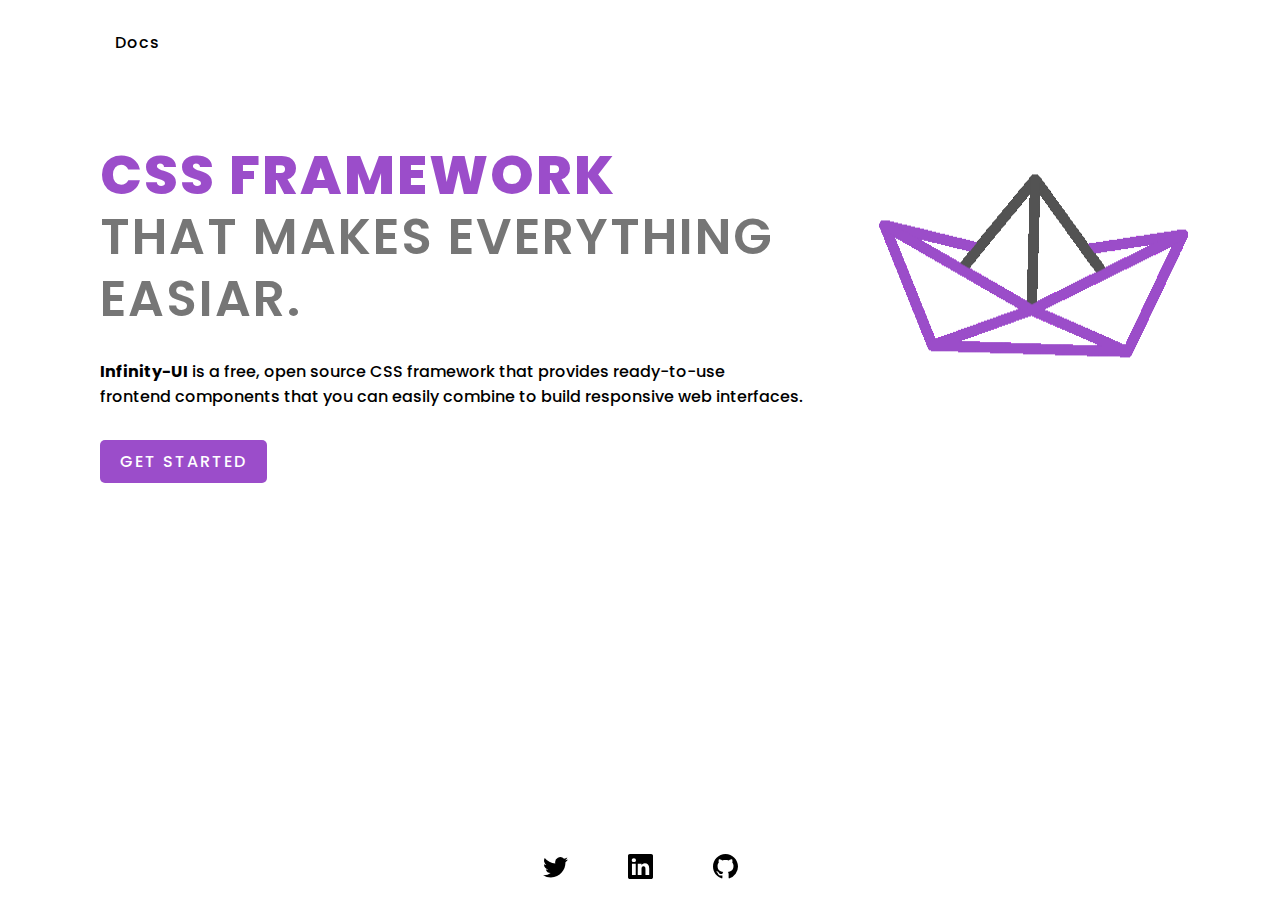
==== index.html @ c94f3e6c "complete CSS Library" ====
<!DOCTYPE html>
<html lang="en" dir="ltr">
  <head>
    <meta charset="utf-8">
    <meta name="viewport" content="width=device-width, initial-scale=1.0">
    <title>PaperBoat_UI</title>
    <link rel="stylesheet" href="landingpage.css ">
    <link rel="stylesheet" href="https://cdnjs.cloudflare.com/ajax/libs/font-awesome/5.14.0/css/all.min.css">
    <link rel="icon" href="img/paper-boat .png">
  </head>
  <body>

    <section>
      <header>
        <!-- <h2 class="logo-container"> <img class="infi" src="/img/animated.gif" alt=""> Infininity-UI</h2> -->
        <div class="navigation">
          <a href="#">Docs</a>
        </div>
      </header>
      <div class="content">
        <div class="info">
          <h2>Css framework <br><span> that
            makes everything easiar.</span></h2>
          <p><b>Infinity-UI</b> is a free, open source CSS framework that provides ready-to-use <br> frontend components that you can easily combine to build responsive web interfaces.</p>
          <a href="/componants.html" class="info-btn">Get Started</a>
        </div>
        <img src="/img/paper-boat.gif" alt="" srcset="">
      </div>
      <div class="media-icons">
        <a href="#"><img class="icon" src="/img/twitter.svg" alt=""></a>
        <a href="#"><img class="icon" src="/img/linkedin.svg" alt=""></a>
        <a href="#"><img class="icon" src="/img/github.svg" alt=""></a>
      </div>
    </section>
  </body>
</html>
---- landingpage.css ----
@import url('https://fonts.googleapis.com/css2?family=Poppins:wght@300;400;500;600;700;800;900&display=swap');
:root {
  --main-color: rgb(155, 77, 202);
  --primary-color: #226A80;
  --white: #ffffff;
  --gray-color: rgb(118, 118, 118);
}
.infi{
  height: 60px;
}
*{
  margin: 0;
  padding: 0;
  box-sizing: border-box;
  font-family: "Poppins", sans-serif;
}

.animated-gif{
  height: 80px;
  width: 80px;
}

.content{
  display: flex;
  flex-direction: row;
}
.content img{
  margin-right: -30rem;
  margin-top: -5rem;
}
section{
  position: relative;
  width: 100%;
  min-height: 100vh;
  display: flex;
  flex-direction: column;
  justify-content: flex-start;
  background-position: right;
}

header{
  position: relative;
  top: 0;
  width: 100%;
  padding: 30px 100px;
  display: flex;
  justify-content: space-between;
  align-items: center;
} 

header .logo{
  position: relative;
  color: #000;
  font-size: 30px;
  text-decoration: none;
  text-transform: uppercase;
  font-weight: 800;
  letter-spacing: 1px;
}

header .navigation a{
  color: #000;
  text-decoration: none;
  font-weight: 500;
  letter-spacing: 1px;
  padding: 2px 15px;
  border-radius: 20px;
  transition: 0.3s;
  transition-property: background;
}

header .navigation a:not(:last-child){
  margin-right: 30px;
}

header .navigation a:hover{
  background: var(--gray-color);
  color: white;
}

.content{
  max-width: 650px;
  margin: 60px 100px;
}

.content .info h2{
  color: var(--main-color);
  font-size: 55px;
  text-transform: uppercase;
  font-weight: 800;
  letter-spacing: 2px;
  line-height: 60px;
  margin-bottom: 30px;
}

.content .info h2 span{
  color: var(--gray-color);
  font-size: 50px;
  font-weight: 600;
}

.content .info p{
  font-size: 16px;
  font-weight: 500;
  margin-bottom: 40px;
}

.content .info-btn{
  color: #fff;
  background: var(--main-color);
  text-decoration: none;
  text-transform: uppercase;
  font-weight: 500;
  letter-spacing: 2px;
  padding: 10px 20px;
  border-radius: 5px;
  transition: 0.3s;
  transition-property: background;
}

.content .info-btn:hover{
  background: rgb(123, 30, 180);
}

.icon{
  height: 25px;
}

.media-icons{
  display: flex;
  justify-content: center;
  align-items: center;
  margin: auto;
  margin-bottom: 10px;
}

.media-icons a{
  position: relative;
  color: #111;
  font-size: 25px;
  transition: 0.3s;
  transition-property: transform;
}

.media-icons a:not(:last-child){
  margin-right: 60px;
}

.media-icons a:hover{
  transform: scale(1.5);
}

label{
  display: none;
}

#check{
  z-index: 3;
  display: none;
}

/* Responsive codes*/

@media (max-width: 960px){
  header .navigation{
    display: none;
  }

  label{
    display: block;
    font-size: 25px;
    cursor: pointer;
    transition: 0.3s;
    transition-property: color;
  }

  label:hover{
    color: #fff;
  }

  label .close-btn{
    display: none;
  }

  #check:checked ~ header .navigation{
    z-index: 2;
    position: fixed;
    background: rgba(114, 223, 255, 0.9);
    top: 0;
    bottom: 0;
    left: 0;
    right: 0;
    display: flex;
    flex-direction: column;
    justify-content: center;
    align-items: center;
  }

  #check:checked ~ header .navigation a{
    font-weight: 700;
    margin-right: 0;
    margin-bottom: 50px;
    letter-spacing: 2px;
  }

  #check:checked ~ header label .menu-btn{
    display: none;
  }

  #check:checked ~ header label .close-btn{
    z-index: 2;
    display: block;
    position: fixed;
  }

  label .menu-btn{
    position: absolute;
  }

  header .logo{
    position: absolute;
    bottom: -6px;
  }

  .content .info h2{
    font-size: 45px;
    line-height: 50px;
  }

  .content .info h2 span{
    font-size: 40px;
    font-weight: 600;
  }

  .content .info p{
    font-size: 14px;
  }
}

@media (max-width: 560px){
  .content .info h2{
    font-size: 35px;
    line-height: 40px;
  }

  .content .info h2 span{
    font-size: 30px;
    font-weight: 600;
  }

  .content .info p{
    font-size: 14px;
  }
}
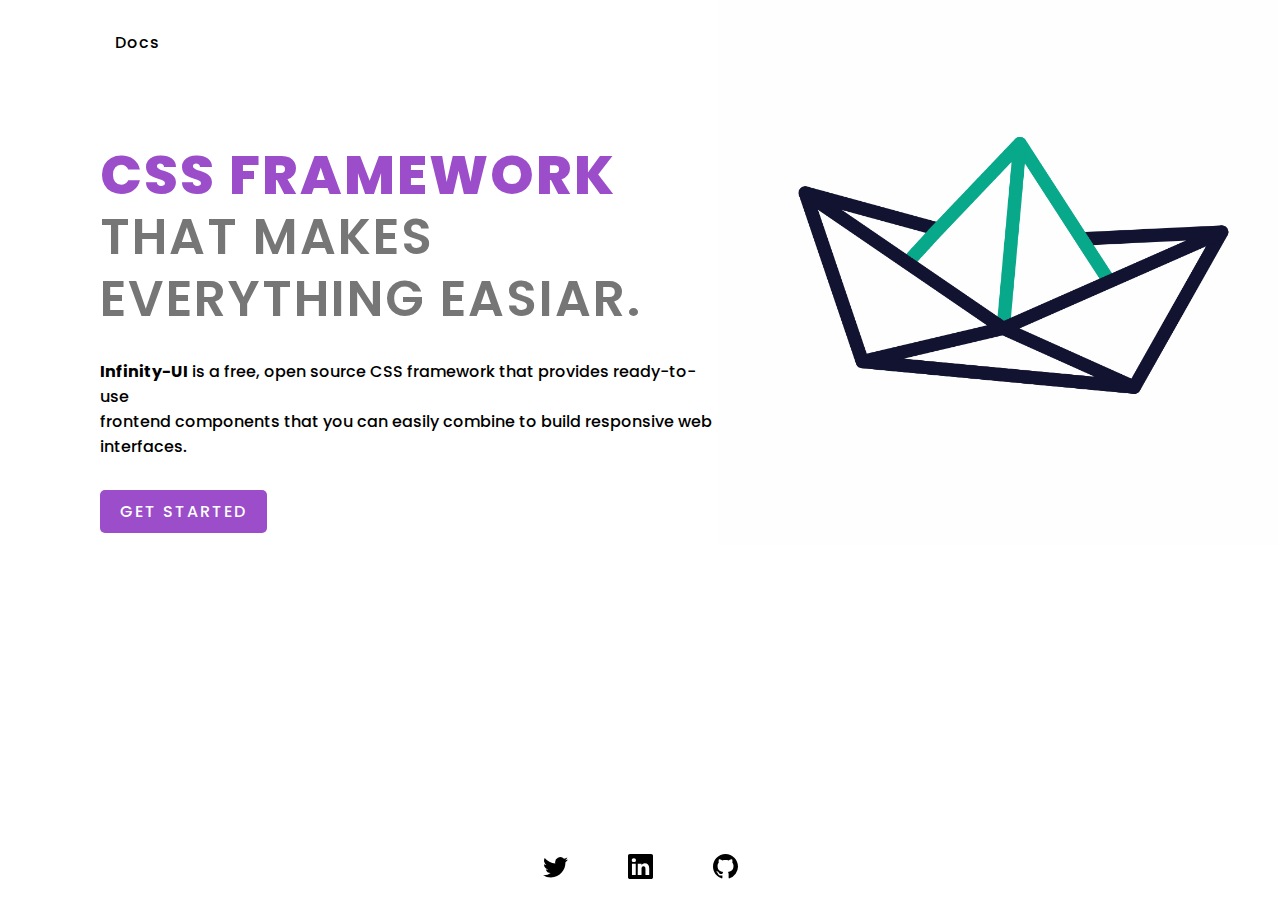
==== commit f9339af7: "feat: new gif" ====
--- a/index.html
+++ b/index.html
@@ -24,7 +24,7 @@
           <p><b>Infinity-UI</b> is a free, open source CSS framework that provides ready-to-use <br> frontend components that you can easily combine to build responsive web interfaces.</p>
           <a href="/componants.html" class="info-btn">Get Started</a>
         </div>
-        <img src="/img/paper-boat.gif" alt="" srcset="">
+        <img src="/img/paperboat-landing.gif" alt="" srcset="">
       </div>
       <div class="media-icons">
         <a href="#"><img class="icon" src="/img/twitter.svg" alt=""></a>
--- a/landingpage.css
+++ b/landingpage.css
@@ -25,8 +25,9 @@
   flex-direction: row;
 }
 .content img{
-  margin-right: -30rem;
-  margin-top: -5rem;
+  height: 35rem;
+  margin-right: -33rem;
+  margin-top: -10rem;
 }
 section{
   position: relative;
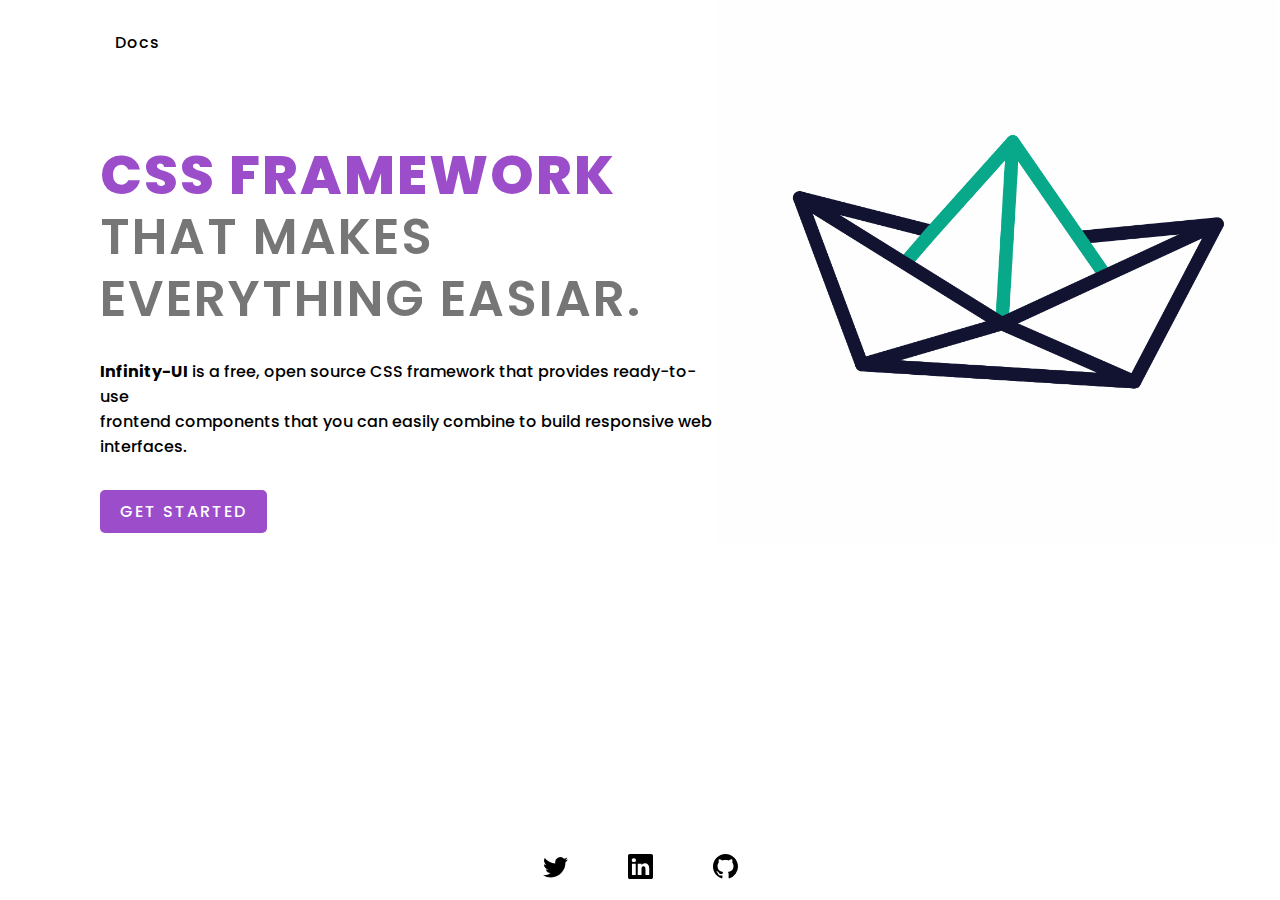
==== commit 93cd8a11: "fix : responsive design fixed" ====
--- a/index.html
+++ b/index.html
@@ -12,9 +12,8 @@
 
     <section>
       <header>
-        <!-- <h2 class="logo-container"> <img class="infi" src="/img/animated.gif" alt=""> Infininity-UI</h2> -->
         <div class="navigation">
-          <a href="#">Docs</a>
+          <a href="/docs.html">Docs</a>
         </div>
       </header>
       <div class="content">
--- a/landingpage.css
+++ b/landingpage.css
@@ -15,11 +15,6 @@
   font-family: "Poppins", sans-serif;
 }
 
-.animated-gif{
-  height: 80px;
-  width: 80px;
-}
-
 .content{
   display: flex;
   flex-direction: row;
@@ -28,6 +23,7 @@
   height: 35rem;
   margin-right: -33rem;
   margin-top: -10rem;
+  display: block;
 }
 section{
   position: relative;
@@ -163,8 +159,17 @@
 /* Responsive codes*/
 
 @media (max-width: 960px){
+.content{
+  margin: 1rem;
+  padding: 1rem;
+}
+.content img{
+  display: none;
+}
   header .navigation{
-    display: none;
+    margin-left: 10rem;
+    border: 1px solid black;
+    border-radius: 2rem;
   }
 
   label{
@@ -238,18 +243,8 @@
   }
 }
 
-@media (max-width: 560px){
-  .content .info h2{
-    font-size: 35px;
-    line-height: 40px;
-  }
-
-  .content .info h2 span{
-    font-size: 30px;
-    font-weight: 600;
-  }
-
-  .content .info p{
-    font-size: 14px;
+@media only screen and (max-width: 600px) {
+  .main{
+      padding: 1rem;
   }
 }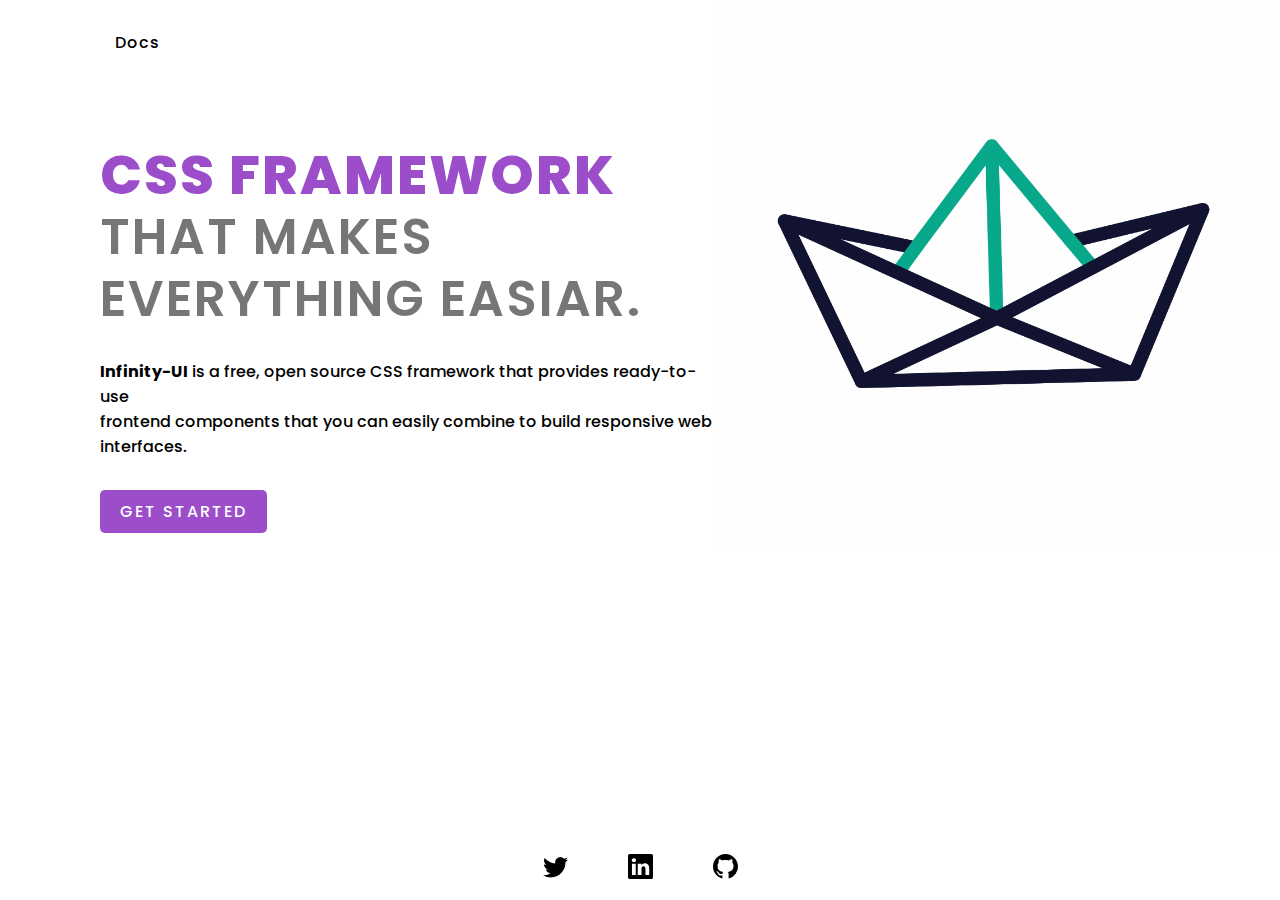
==== commit 8c48b356: "feat: social links" ====
--- a/index.html
+++ b/index.html
@@ -26,9 +26,9 @@
         <img src="/img/paperboat-landing.gif" alt="" srcset="">
       </div>
       <div class="media-icons">
-        <a href="#"><img class="icon" src="/img/twitter.svg" alt=""></a>
-        <a href="#"><img class="icon" src="/img/linkedin.svg" alt=""></a>
-        <a href="#"><img class="icon" src="/img/github.svg" alt=""></a>
+        <a href="https://twitter.com/MohitRakhade5"><img class="icon" src="/img/twitter.svg" alt=""></a>
+        <a href="https://github.com/mohitrakhade11"><img class="icon" src="/img/linkedin.svg" alt=""></a>
+        <a href="https://www.linkedin.com/in/mohit-rakhade-154146209/"><img class="icon" src="/img/github.svg" alt=""></a>
       </div>
     </section>
   </body>
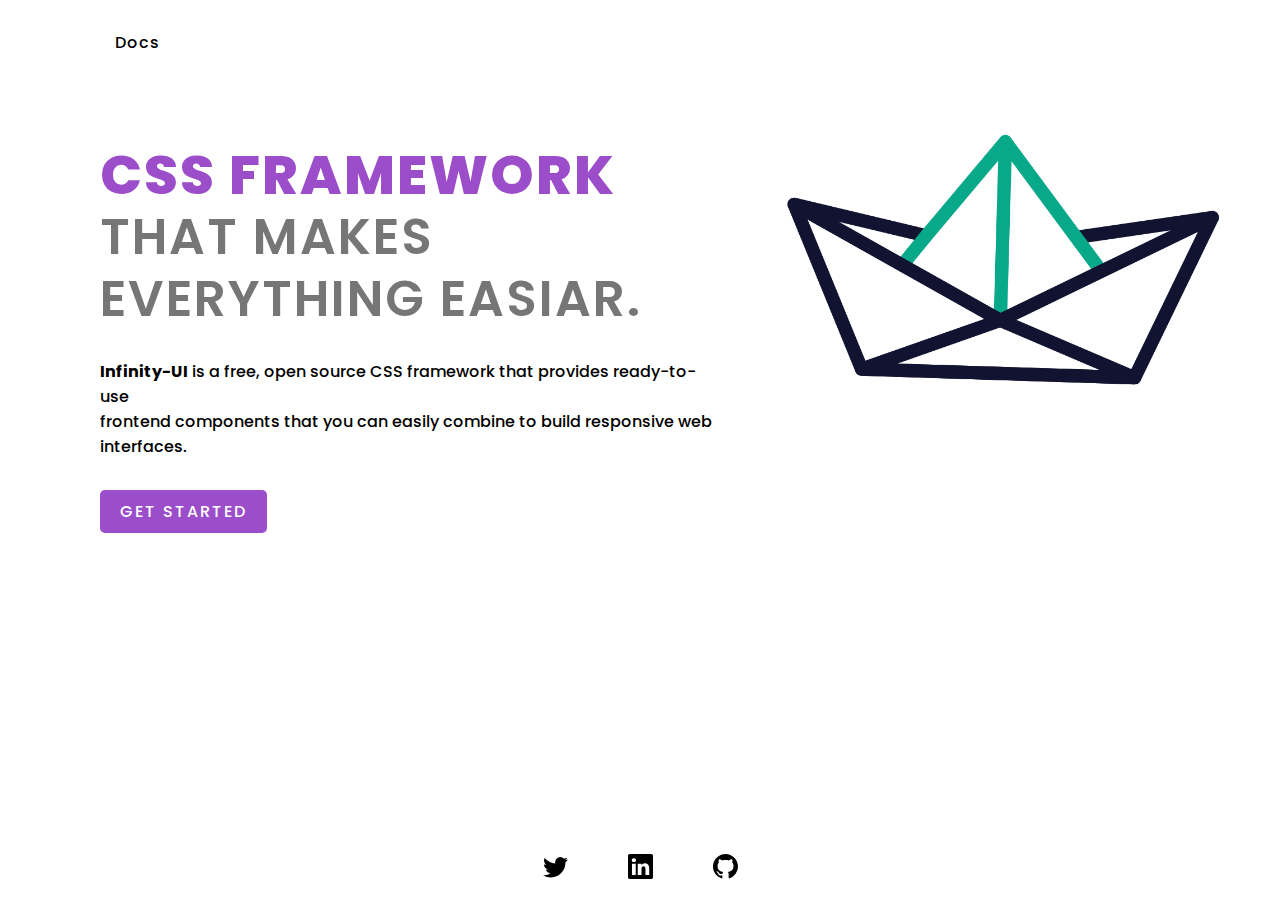
==== commit e1a946fd: "refactor: links fixed" ====
--- a/index.html
+++ b/index.html
@@ -27,8 +27,8 @@
       </div>
       <div class="media-icons">
         <a href="https://twitter.com/MohitRakhade5"><img class="icon" src="/img/twitter.svg" alt=""></a>
-        <a href="https://github.com/mohitrakhade11"><img class="icon" src="/img/linkedin.svg" alt=""></a>
-        <a href="https://www.linkedin.com/in/mohit-rakhade-154146209/"><img class="icon" src="/img/github.svg" alt=""></a>
+        <a href="https://www.linkedin.com/in/mohit-rakhade-154146209/"><img class="icon" src="/img/linkedin.svg" alt=""></a>
+        <a href="https://github.com/mohitrakhade11"><img class="icon" src="/img/github.svg" alt=""></a>
       </div>
     </section>
   </body>
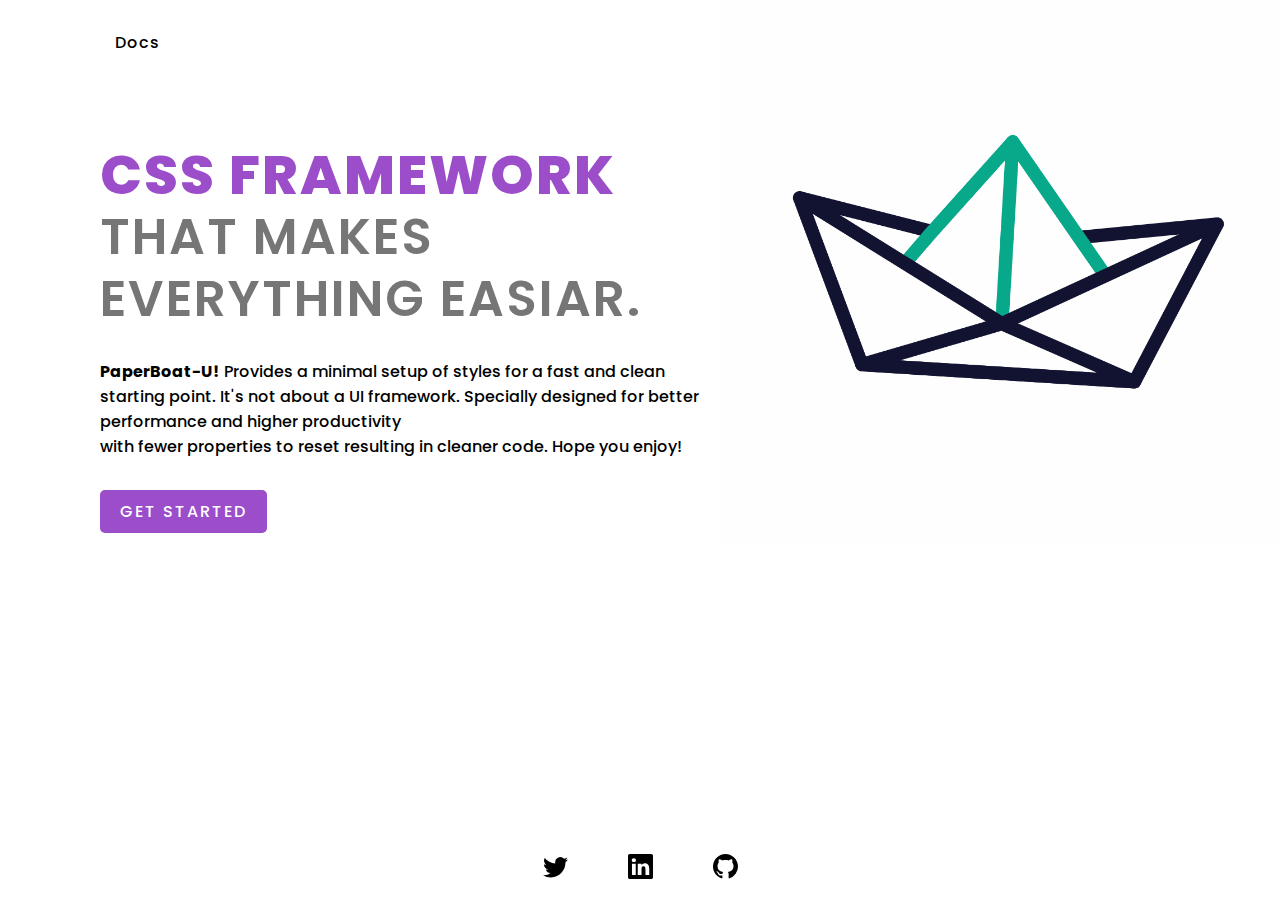
==== commit 3912cef2: "style: fixing landig page data" ====
--- a/index.html
+++ b/index.html
@@ -18,17 +18,20 @@
       </header>
       <div class="content">
         <div class="info">
-          <h2>Css framework <br><span> that
+          <h2>Css framework<br><span> that
             makes everything easiar.</span></h2>
-          <p><b>Infinity-UI</b> is a free, open source CSS framework that provides ready-to-use <br> frontend components that you can easily combine to build responsive web interfaces.</p>
+          <p><b>PaperBoat-U!</b> Provides a minimal setup of styles for a fast and 
+            clean starting point. It's not about a UI framework. 
+            Specially designed for better performance and higher productivity <br>with fewer 
+            properties to reset resulting in cleaner code. Hope you enjoy!</p>
           <a href="/componants.html" class="info-btn">Get Started</a>
         </div>
         <img src="/img/paperboat-landing.gif" alt="" srcset="">
       </div>
       <div class="media-icons">
-        <a href="https://twitter.com/MohitRakhade5"><img class="icon" src="/img/twitter.svg" alt=""></a>
-        <a href="https://www.linkedin.com/in/mohit-rakhade-154146209/"><img class="icon" src="/img/linkedin.svg" alt=""></a>
-        <a href="https://github.com/mohitrakhade11"><img class="icon" src="/img/github.svg" alt=""></a>
+        <a href="https://twitter.com/MohitRakhade5" target="_blank"><img class="icon" src="/img/twitter.svg" alt=""></a>
+        <a href="https://www.linkedin.com/in/mohit-rakhade-154146209/" target="_blank"><img class="icon" src="/img/linkedin.svg" alt=""></a>
+        <a href="https://github.com/mohitrakhade11" target="_blank"><img class="icon" src="/img/github.svg" alt=""></a>
       </div>
     </section>
   </body>
